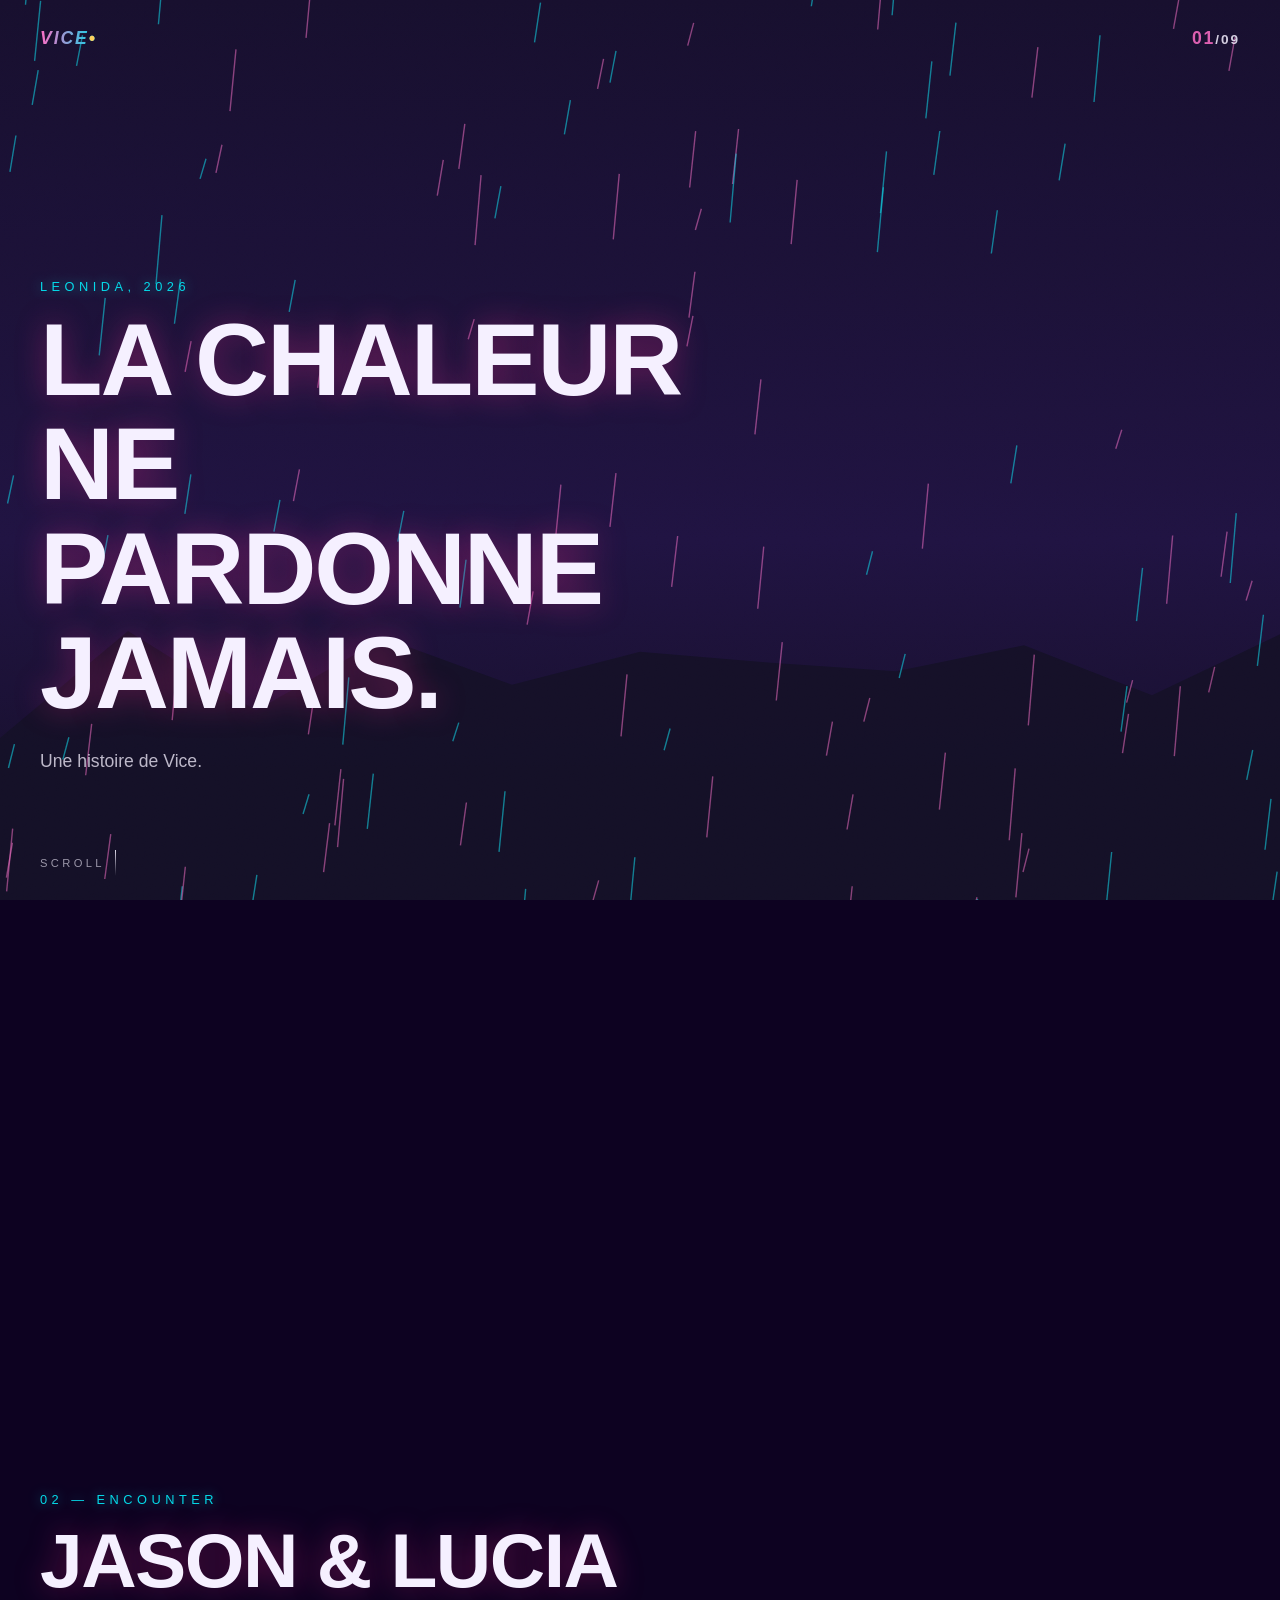
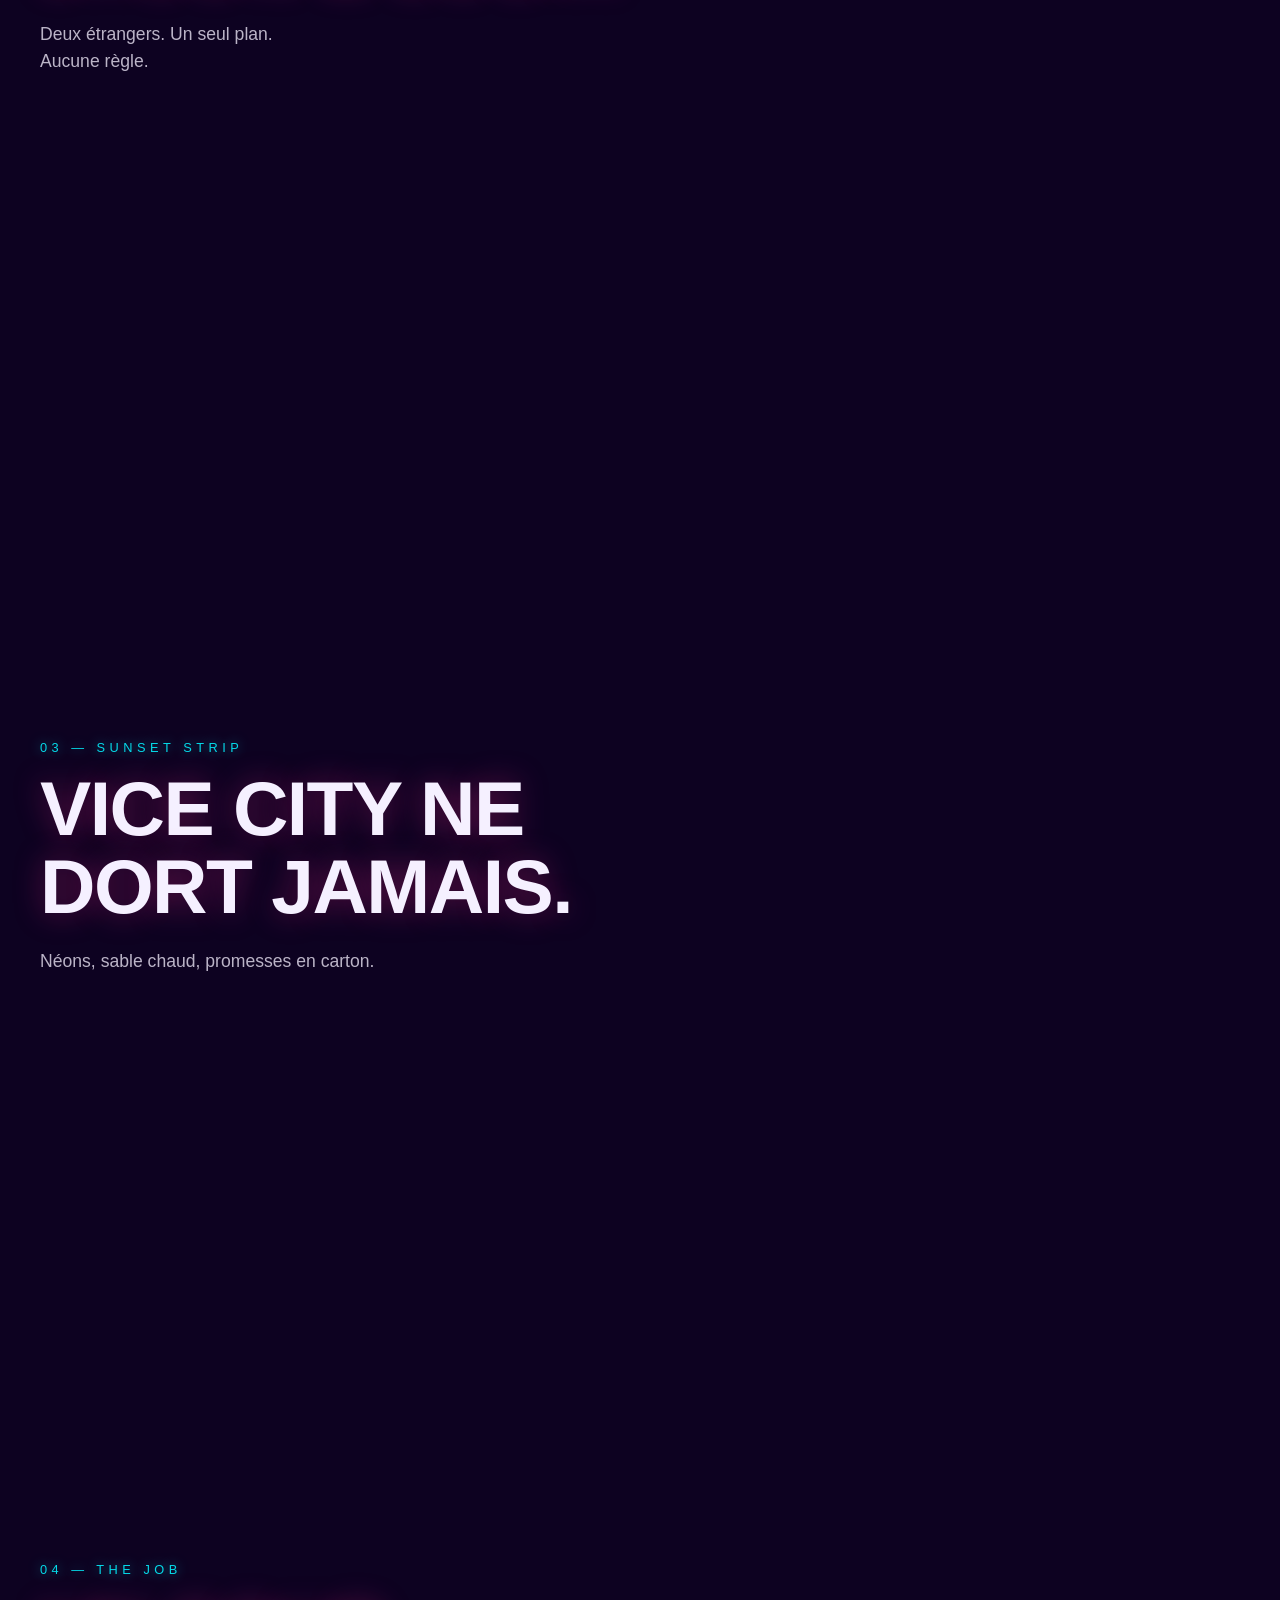
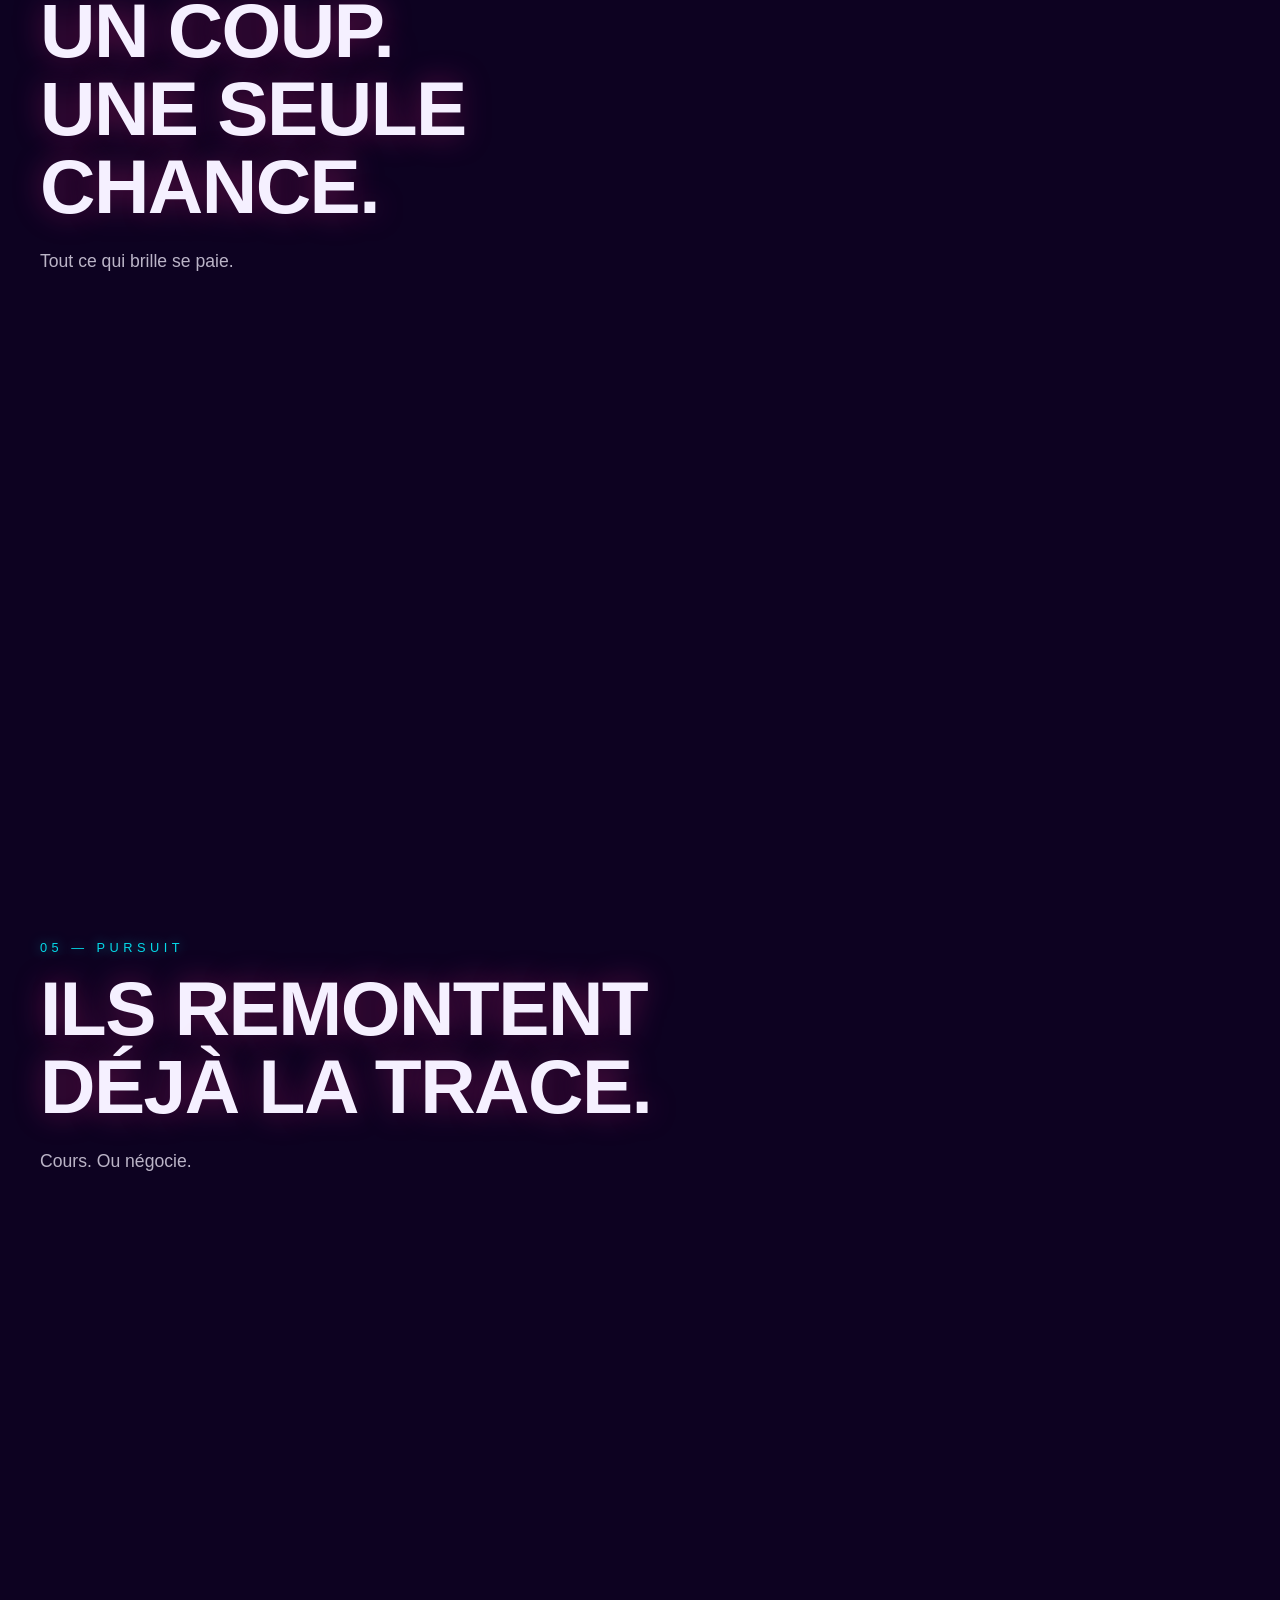
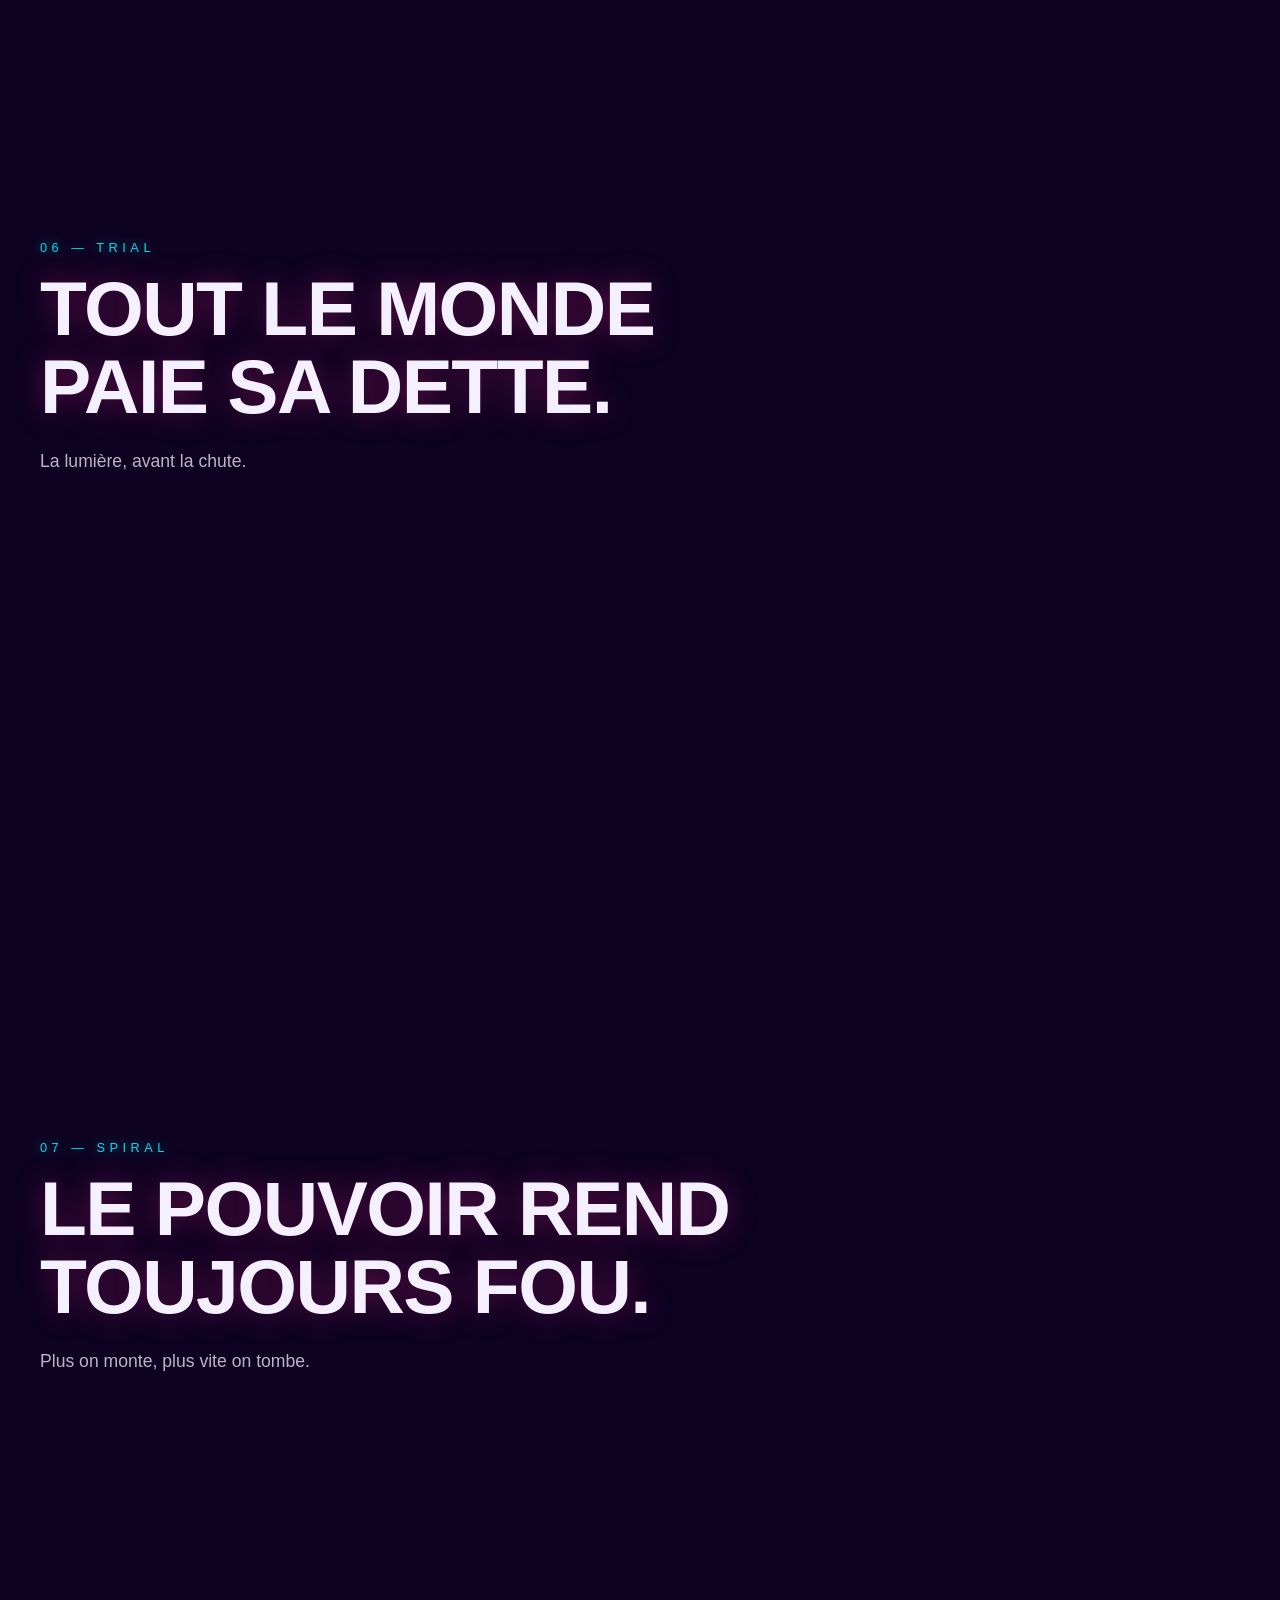
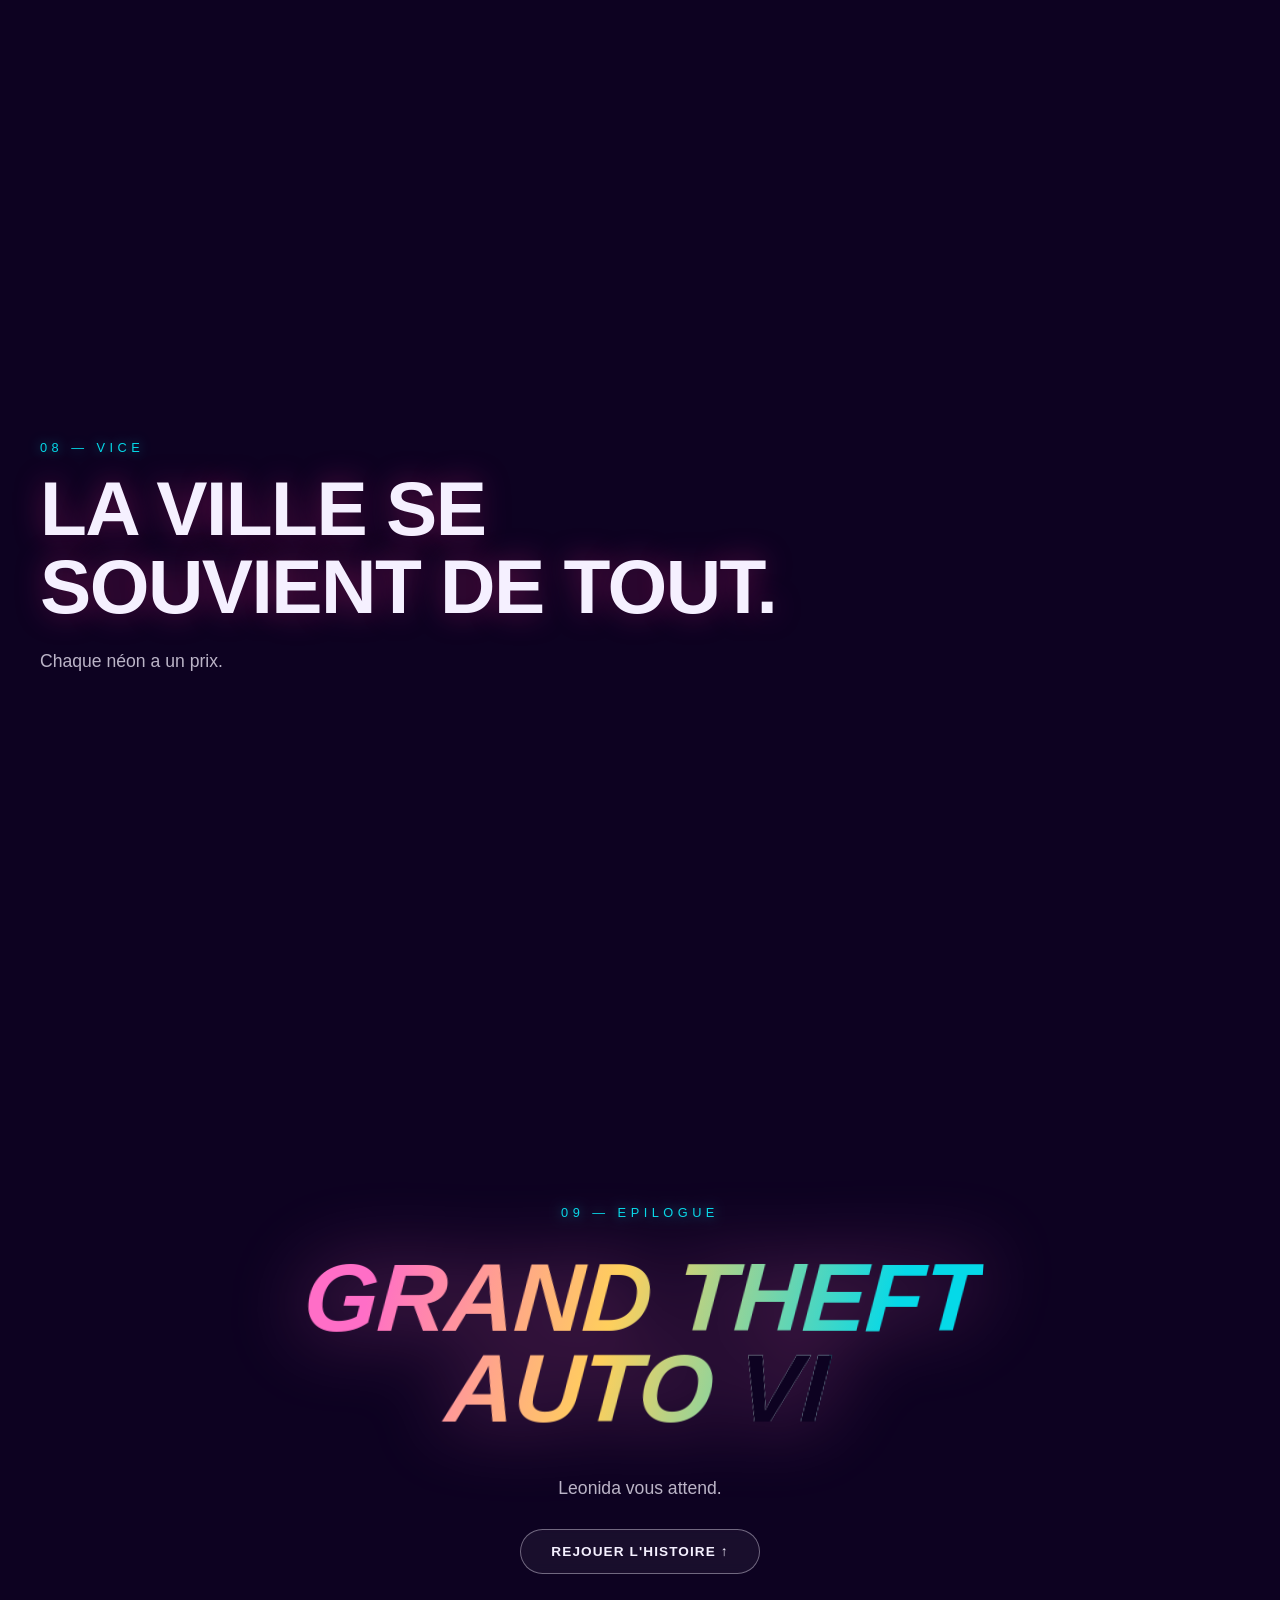
==== gta6_experience/index.html @ 166573ba "feat: site scrollytelling thème GTA VI / Vice City Page unique en 9 chapitres animés (canvas) avec c" ====
<!DOCTYPE html>
<html lang="fr">
<head>
<meta charset="UTF-8">
<meta name="viewport" content="width=device-width, initial-scale=1.0">
<title>LEONIDA — Une histoire de Vice</title>
<link rel="icon" href="data:image/svg+xml,%3Csvg xmlns='http://www.w3.org/2000/svg' viewBox='0 0 100 100'%3E%3Crect width='100' height='100' rx='20' fill='%230d0221'/%3E%3Ctext x='50' y='68' font-size='60' text-anchor='middle' fill='%23ff2e93'%3EV%3C/text%3E%3C/svg%3E">
<link rel="stylesheet" href="style.css">
</head>
<body>

<canvas id="bg"></canvas>

<div class="grain"></div>

<header class="hud">
  <span class="hud-brand">VICE<span class="dot">•</span></span>
  <span class="hud-counter"><span id="chapNum">01</span>/09</span>
</header>

<main id="scenes">

  <section class="scene" data-scene="rain" data-title="PROLOGUE">
    <div class="scene-inner">
      <p class="eyebrow">LEONIDA, 2026</p>
      <h1 class="title big">La chaleur ne<br>pardonne jamais.</h1>
      <p class="sub">Une histoire de Vice.</p>
    </div>
  </section>

  <section class="scene" data-scene="dots" data-title="ENCOUNTER">
    <div class="scene-inner">
      <p class="eyebrow">02 — ENCOUNTER</p>
      <h1 class="title">Jason &amp; Lucia</h1>
      <p class="sub">Deux étrangers. Un seul plan.<br>Aucune règle.</p>
    </div>
  </section>

  <section class="scene" data-scene="palms" data-title="SUNSET STRIP">
    <div class="scene-inner">
      <p class="eyebrow">03 — SUNSET STRIP</p>
      <h1 class="title">Vice City ne<br>dort jamais.</h1>
      <p class="sub">Néons, sable chaud, promesses en carton.</p>
    </div>
  </section>

  <section class="scene" data-scene="grid" data-title="THE JOB">
    <div class="scene-inner">
      <p class="eyebrow">04 — THE JOB</p>
      <h1 class="title">Un coup.<br>Une seule chance.</h1>
      <p class="sub">Tout ce qui brille se paie.</p>
    </div>
  </section>

  <section class="scene" data-scene="pursuit" data-title="PURSUIT">
    <div class="scene-inner">
      <p class="eyebrow">05 — PURSUIT</p>
      <h1 class="title">Ils remontent<br>déjà la trace.</h1>
      <p class="sub">Cours. Ou négocie.</p>
    </div>
  </section>

  <section class="scene" data-scene="cellbars" data-title="TRIAL">
    <div class="scene-inner">
      <p class="eyebrow">06 — TRIAL</p>
      <h1 class="title">Tout le monde<br>paie sa dette.</h1>
      <p class="sub">La lumière, avant la chute.</p>
    </div>
  </section>

  <section class="scene" data-scene="spiral" data-title="SPIRAL">
    <div class="scene-inner">
      <p class="eyebrow">07 — SPIRAL</p>
      <h1 class="title">Le pouvoir rend<br>toujours fou.</h1>
      <p class="sub">Plus on monte, plus vite on tombe.</p>
    </div>
  </section>

  <section class="scene" data-scene="skyline" data-title="VICE">
    <div class="scene-inner">
      <p class="eyebrow">08 — VICE</p>
      <h1 class="title">La ville se<br>souvient de tout.</h1>
      <p class="sub">Chaque néon a un prix.</p>
    </div>
  </section>

  <section class="scene" data-scene="logo" data-title="EPILOGUE">
    <div class="scene-inner center">
      <p class="eyebrow">09 — EPILOGUE</p>
      <h1 class="logo-title">GRAND THEFT<br>AUTO <span class="six">VI</span></h1>
      <p class="sub">Leonida vous attend.</p>
      <button class="cta" id="restart">REJOUER L'HISTOIRE ↑</button>
    </div>
  </section>

</main>

<div class="scroll-hint"><span>SCROLL</span><i></i></div>

<script src="script.js"></script>
</body>
</html>
---- gta6_experience/style.css ----
:root {
  --pink: #ff2e93;
  --hot-pink: #ff6ec7;
  --cyan: #05d9e8;
  --teal: #00fff0;
  --orange: #ff9036;
  --gold: #ffcf5c;
  --purple: #7b2ff7;
  --navy: #0d0221;
  --ink: #f5f0ff;
}

* { margin: 0; padding: 0; box-sizing: border-box; }

html, body {
  background: var(--navy);
  color: var(--ink);
  font-family: -apple-system, "Segoe UI", "Helvetica Neue", Arial, sans-serif;
  overflow-x: hidden;
  scroll-behavior: smooth;
}

#bg {
  position: fixed;
  inset: 0;
  width: 100%;
  height: 100%;
  z-index: 0;
  transition: opacity .5s ease;
}

.grain {
  position: fixed;
  inset: 0;
  z-index: 1;
  pointer-events: none;
  opacity: .05;
  mix-blend-mode: overlay;
  background-image: url("data:image/svg+xml,%3Csvg xmlns='http://www.w3.org/2000/svg' width='120' height='120'%3E%3Cfilter id='n'%3E%3CfeTurbulence type='fractalNoise' baseFrequency='0.9' numOctaves='2' stitchTiles='stitch'/%3E%3C/filter%3E%3Crect width='100%25' height='100%25' filter='url(%23n)'/%3E%3C/svg%3E");
}

.hud {
  position: fixed;
  top: 0; left: 0; right: 0;
  z-index: 10;
  display: flex;
  justify-content: space-between;
  align-items: center;
  padding: 28px 40px;
  pointer-events: none;
  font-weight: 800;
  letter-spacing: .12em;
}

.hud-brand {
  font-size: 1.1rem;
  font-style: italic;
  background: linear-gradient(90deg, var(--hot-pink), var(--cyan));
  -webkit-background-clip: text;
  background-clip: text;
  color: transparent;
}
.hud-brand .dot { color: var(--gold); -webkit-text-fill-color: var(--gold); }

.hud-counter {
  font-size: .85rem;
  opacity: .85;
  font-variant-numeric: tabular-nums;
}
.hud-counter #chapNum {
  color: var(--hot-pink);
  font-size: 1.1rem;
}

#scenes { position: relative; z-index: 2; }

.scene {
  min-height: 100vh;
  display: flex;
  align-items: flex-end;
  padding: 0 40px 14vh;
}

.scene-inner { max-width: 780px; }
.scene-inner.center {
  max-width: 900px;
  margin: 0 auto;
  text-align: center;
  display: flex;
  flex-direction: column;
  align-items: center;
  gap: 18px;
}

.eyebrow {
  font-size: .8rem;
  letter-spacing: .35em;
  text-transform: uppercase;
  color: var(--cyan);
  margin-bottom: 14px;
  text-shadow: 0 0 12px rgba(5,217,232,.6);
}

.title {
  font-size: clamp(2.4rem, 6vw, 5rem);
  font-weight: 900;
  line-height: 1.02;
  letter-spacing: -.02em;
  text-transform: uppercase;
  text-shadow: 0 0 30px rgba(255,46,147,.35);
}

.title.big { font-size: clamp(2.8rem, 8vw, 6.5rem); }

.sub {
  margin-top: 22px;
  font-size: 1.1rem;
  color: rgba(245,240,255,.75);
  line-height: 1.5;
}

.logo-title {
  font-size: clamp(2.6rem, 9vw, 6rem);
  font-weight: 900;
  font-style: italic;
  letter-spacing: -.01em;
  line-height: .95;
  text-transform: uppercase;
  background: linear-gradient(100deg, var(--hot-pink) 10%, var(--gold) 45%, var(--cyan) 85%);
  -webkit-background-clip: text;
  background-clip: text;
  color: transparent;
  filter: drop-shadow(0 0 40px rgba(255,110,199,.45));
  transform: skewX(-4deg);
}
.logo-title .six {
  -webkit-text-fill-color: var(--navy);
  color: var(--navy);
  background: var(--ink);
  -webkit-background-clip: text;
  background-clip: text;
}

.cta {
  margin-top: 10px;
  padding: 14px 30px;
  border-radius: 999px;
  border: 1px solid rgba(245,240,255,.4);
  background: rgba(255,255,255,.05);
  color: var(--ink);
  font-weight: 700;
  letter-spacing: .08em;
  font-size: .85rem;
  cursor: pointer;
  backdrop-filter: blur(6px);
  transition: all .25s ease;
}
.cta:hover {
  background: linear-gradient(90deg, var(--pink), var(--cyan));
  border-color: transparent;
  box-shadow: 0 0 30px rgba(255,46,147,.5);
}

.scroll-hint {
  position: fixed;
  bottom: 24px;
  left: 40px;
  z-index: 10;
  display: flex;
  align-items: center;
  gap: 10px;
  font-size: .7rem;
  letter-spacing: .3em;
  color: rgba(245,240,255,.6);
  pointer-events: none;
  transition: opacity .4s ease;
}
.scroll-hint i {
  display: block;
  width: 1px;
  height: 26px;
  background: linear-gradient(rgba(245,240,255,.9), transparent);
  animation: scrollpulse 1.6s ease-in-out infinite;
}
@keyframes scrollpulse {
  0% { transform: translateY(-4px); opacity: 0; }
  40% { opacity: 1; }
  100% { transform: translateY(14px); opacity: 0; }
}
.scroll-hint.hide { opacity: 0; }

@media (max-width: 640px) {
  .hud { padding: 20px 22px; }
  .scene { padding: 0 22px 10vh; }
  .scroll-hint { left: 22px; }
}
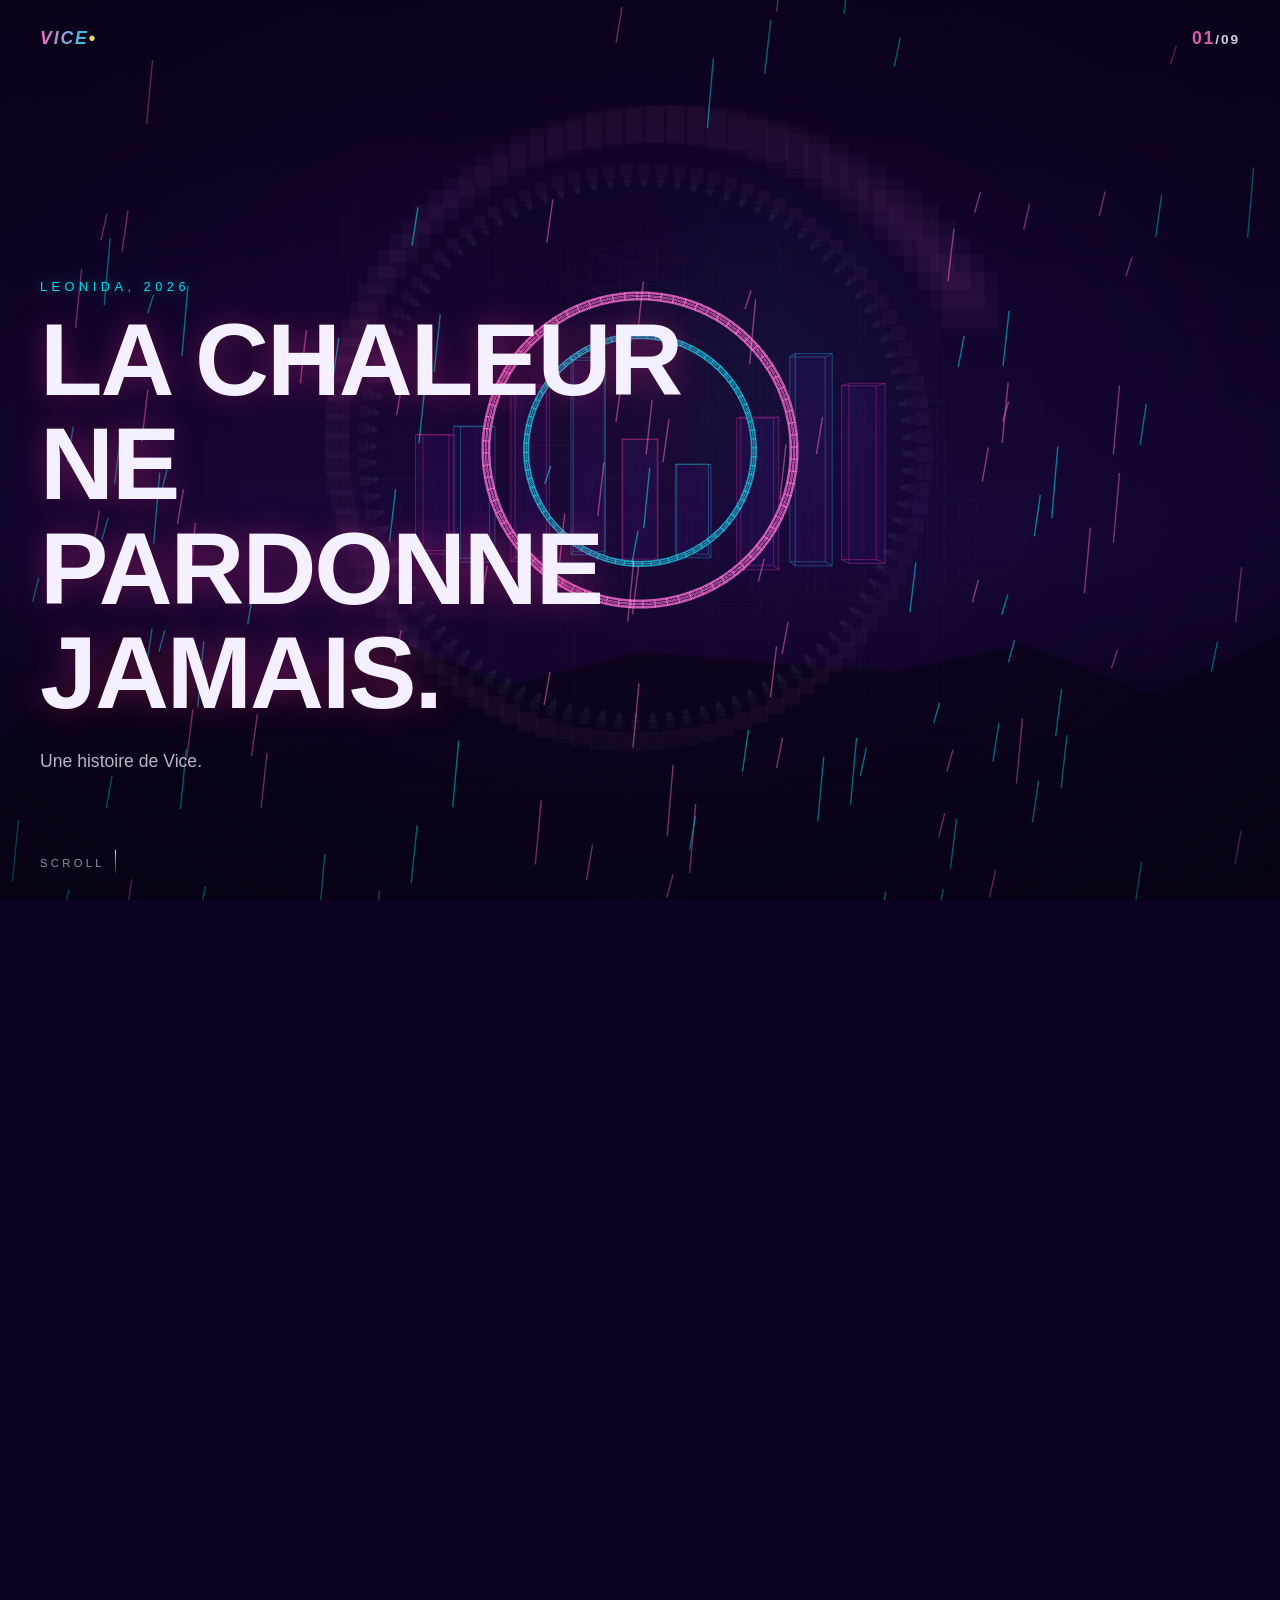
==== commit 055fd088: "feat: ajoute une couche 3D (Three.js) au site GTA VI Chaque chapitre gagne un objet 3D en néon (port" ====
--- a/gta6_experience/index.html
+++ b/gta6_experience/index.html
@@ -10,8 +10,10 @@
 <body>
 
 <canvas id="bg"></canvas>
+<canvas id="bg3d"></canvas>
 
 <div class="grain"></div>
+<div class="vignette"></div>
 
 <header class="hud">
   <span class="hud-brand">VICE<span class="dot">•</span></span>
@@ -97,6 +99,7 @@
 
 <div class="scroll-hint"><span>SCROLL</span><i></i></div>
 
-<script src="script.js"></script>
+<script type="module" src="three-scene.js"></script>
+<script src="script.js" defer></script>
 </body>
 </html>
--- a/gta6_experience/style.css
+++ b/gta6_experience/style.css
@@ -29,14 +29,32 @@
   transition: opacity .5s ease;
 }
 
+#bg3d {
+  position: fixed;
+  inset: 0;
+  width: 100%;
+  height: 100%;
+  z-index: 1;
+  mix-blend-mode: screen;
+  pointer-events: none;
+}
+
 .grain {
   position: fixed;
   inset: 0;
-  z-index: 1;
+  z-index: 2;
   pointer-events: none;
   opacity: .05;
   mix-blend-mode: overlay;
   background-image: url("data:image/svg+xml,%3Csvg xmlns='http://www.w3.org/2000/svg' width='120' height='120'%3E%3Cfilter id='n'%3E%3CfeTurbulence type='fractalNoise' baseFrequency='0.9' numOctaves='2' stitchTiles='stitch'/%3E%3C/filter%3E%3Crect width='100%25' height='100%25' filter='url(%23n)'/%3E%3C/svg%3E");
+}
+
+.vignette {
+  position: fixed;
+  inset: 0;
+  z-index: 2;
+  pointer-events: none;
+  background: radial-gradient(ellipse at center, rgba(0,0,0,0) 45%, rgba(5,1,15,.55) 100%);
 }
 
 .hud {
@@ -72,16 +90,27 @@
   font-size: 1.1rem;
 }
 
-#scenes { position: relative; z-index: 2; }
+#scenes { position: relative; z-index: 3; }
 
 .scene {
   min-height: 100vh;
   display: flex;
   align-items: flex-end;
   padding: 0 40px 14vh;
-}
-
-.scene-inner { max-width: 780px; }
+  perspective: 1000px;
+}
+
+.scene-inner {
+  max-width: 780px;
+  transform: rotateX(var(--tiltY, 0deg)) rotateY(var(--tiltX, 0deg));
+  transform-style: preserve-3d;
+  transition: transform .15s ease-out, opacity .7s ease, filter .7s ease;
+  opacity: 0;
+  filter: blur(6px);
+  will-change: transform, opacity;
+}
+.scene-inner.in-view { opacity: 1; filter: blur(0); }
+
 .scene-inner.center {
   max-width: 900px;
   margin: 0 auto;
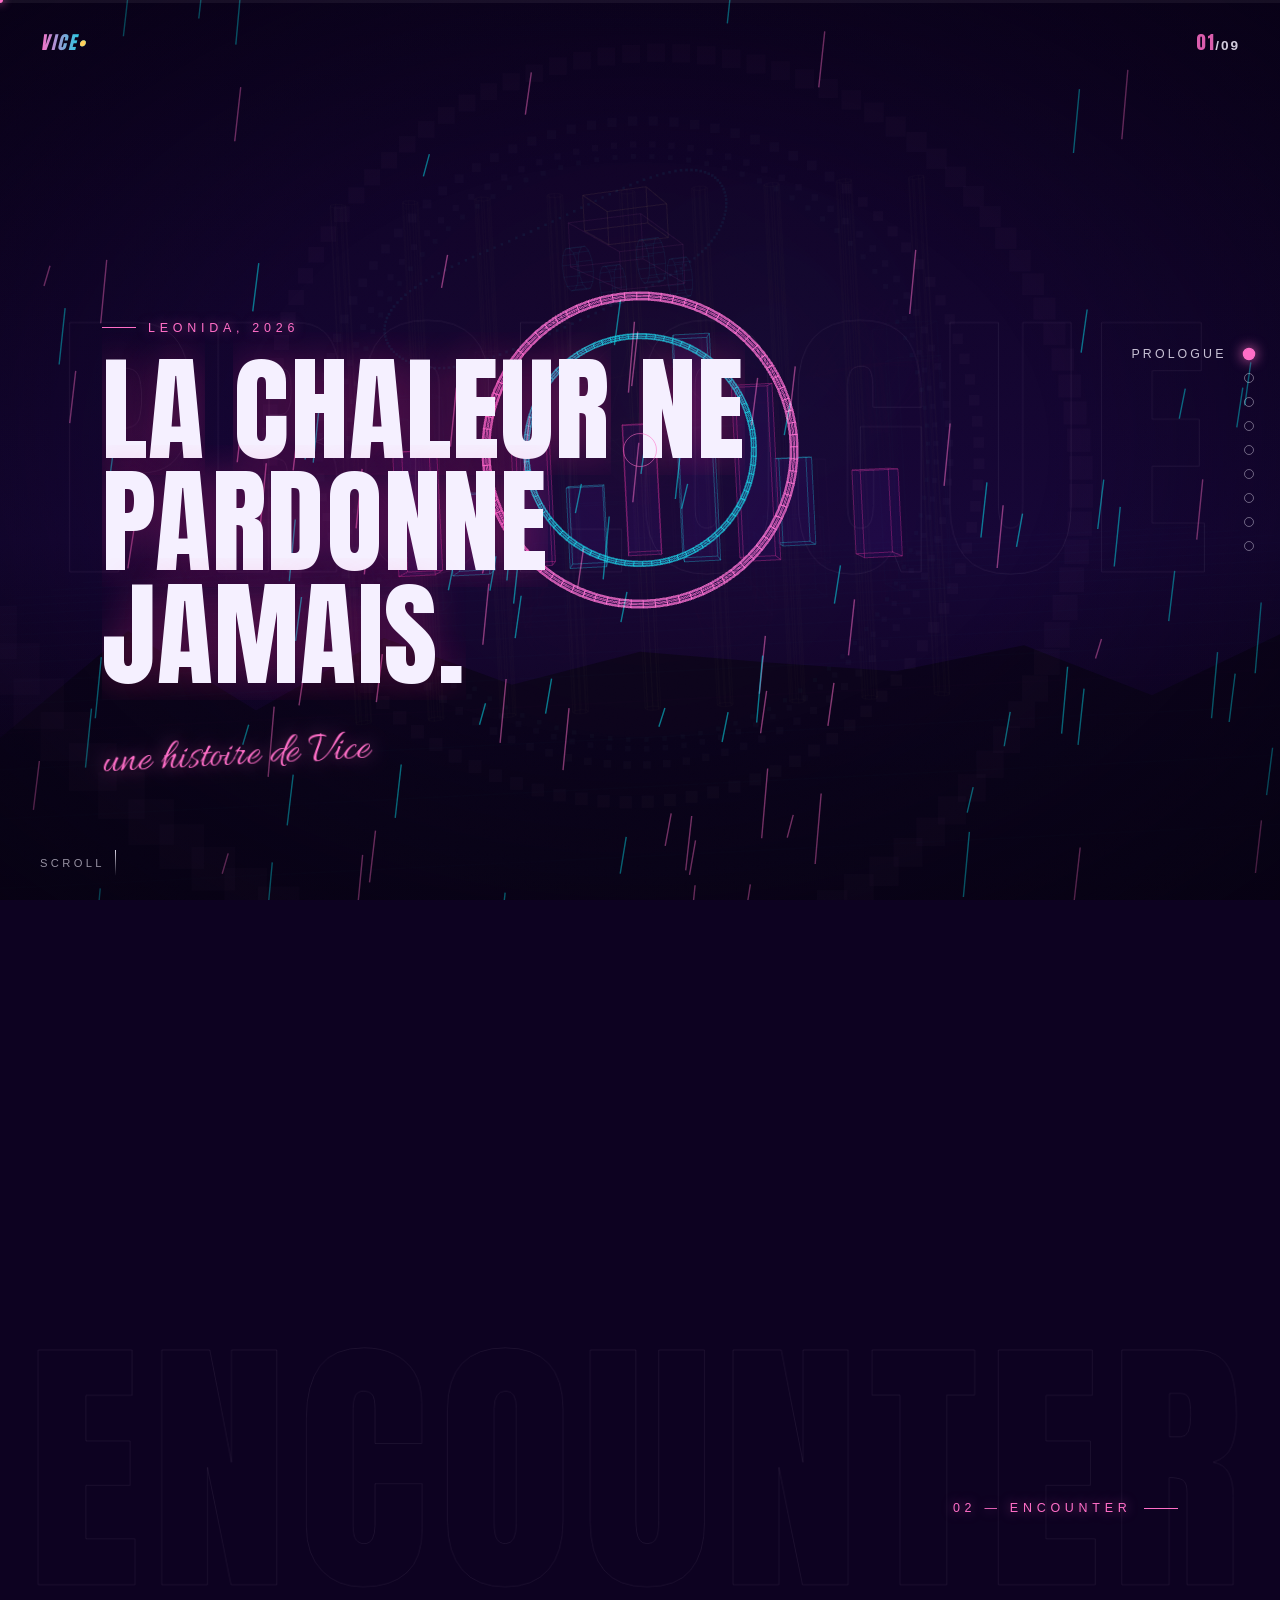
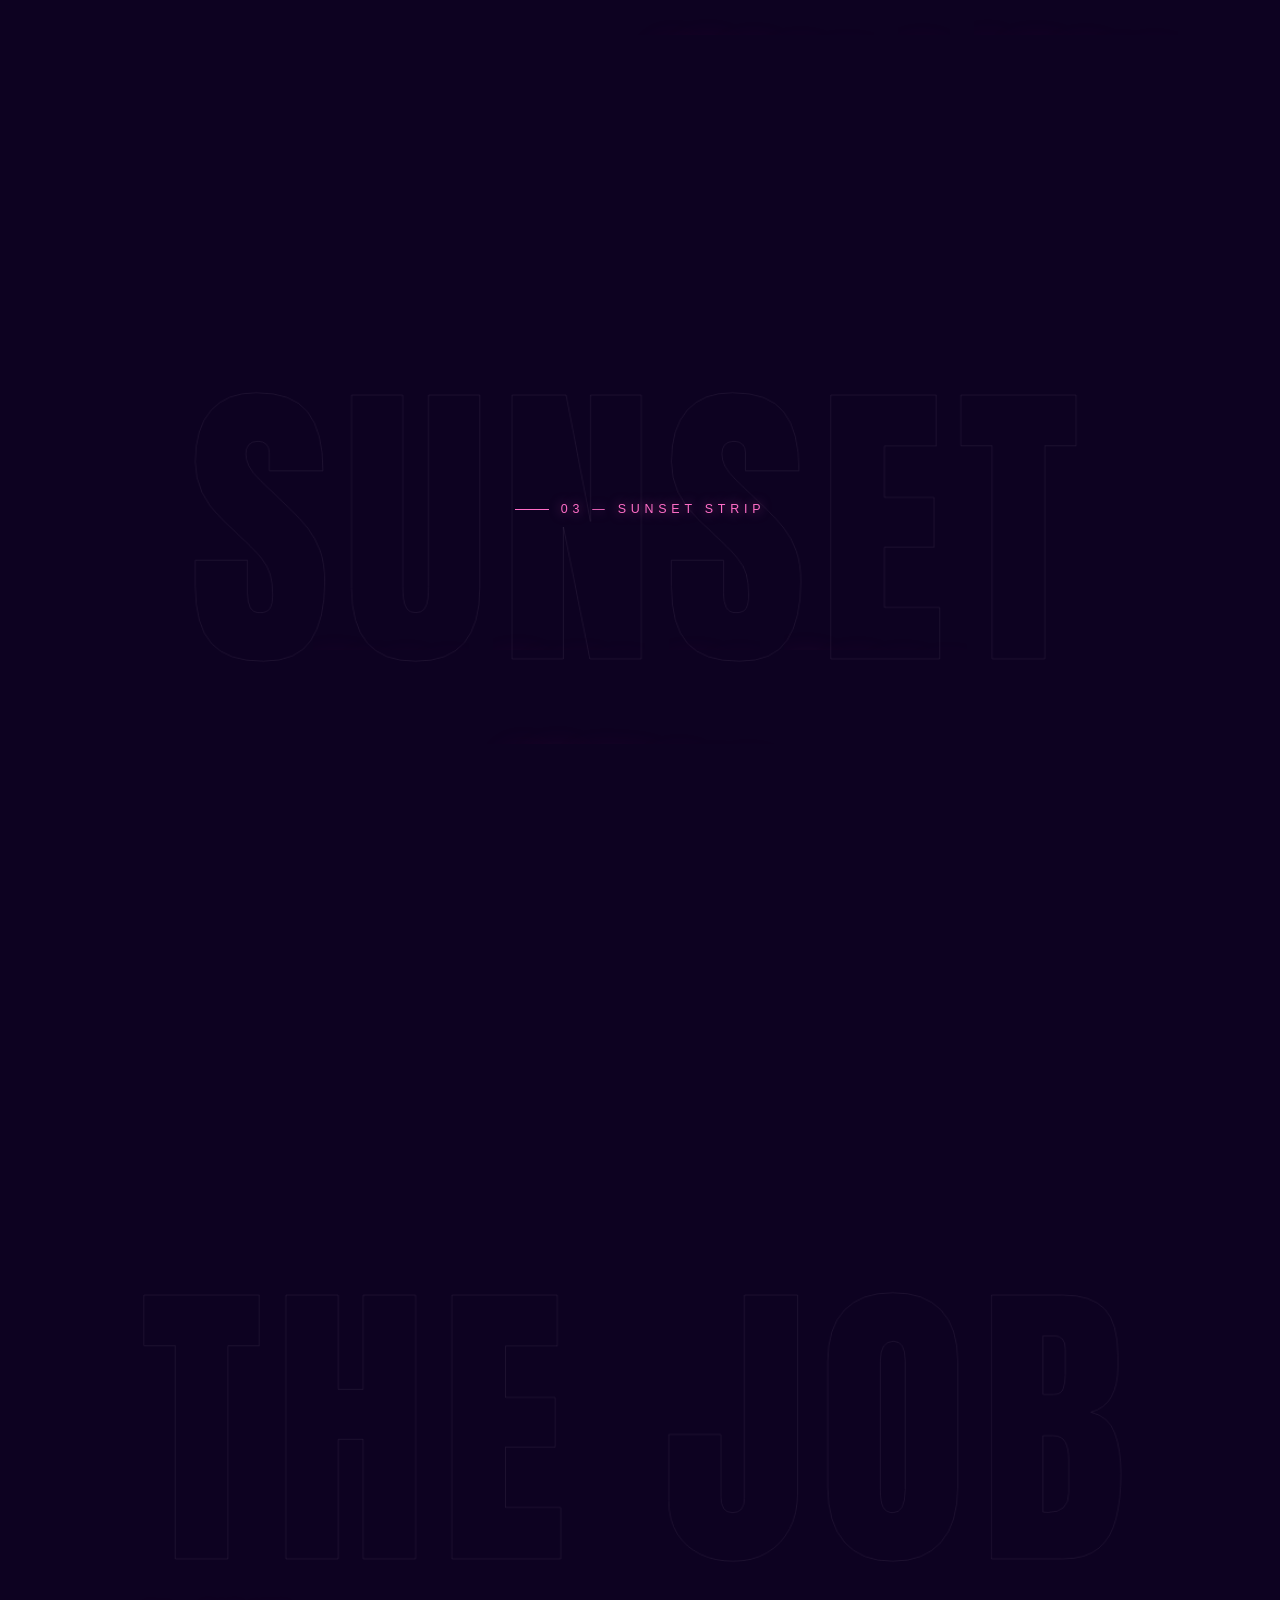
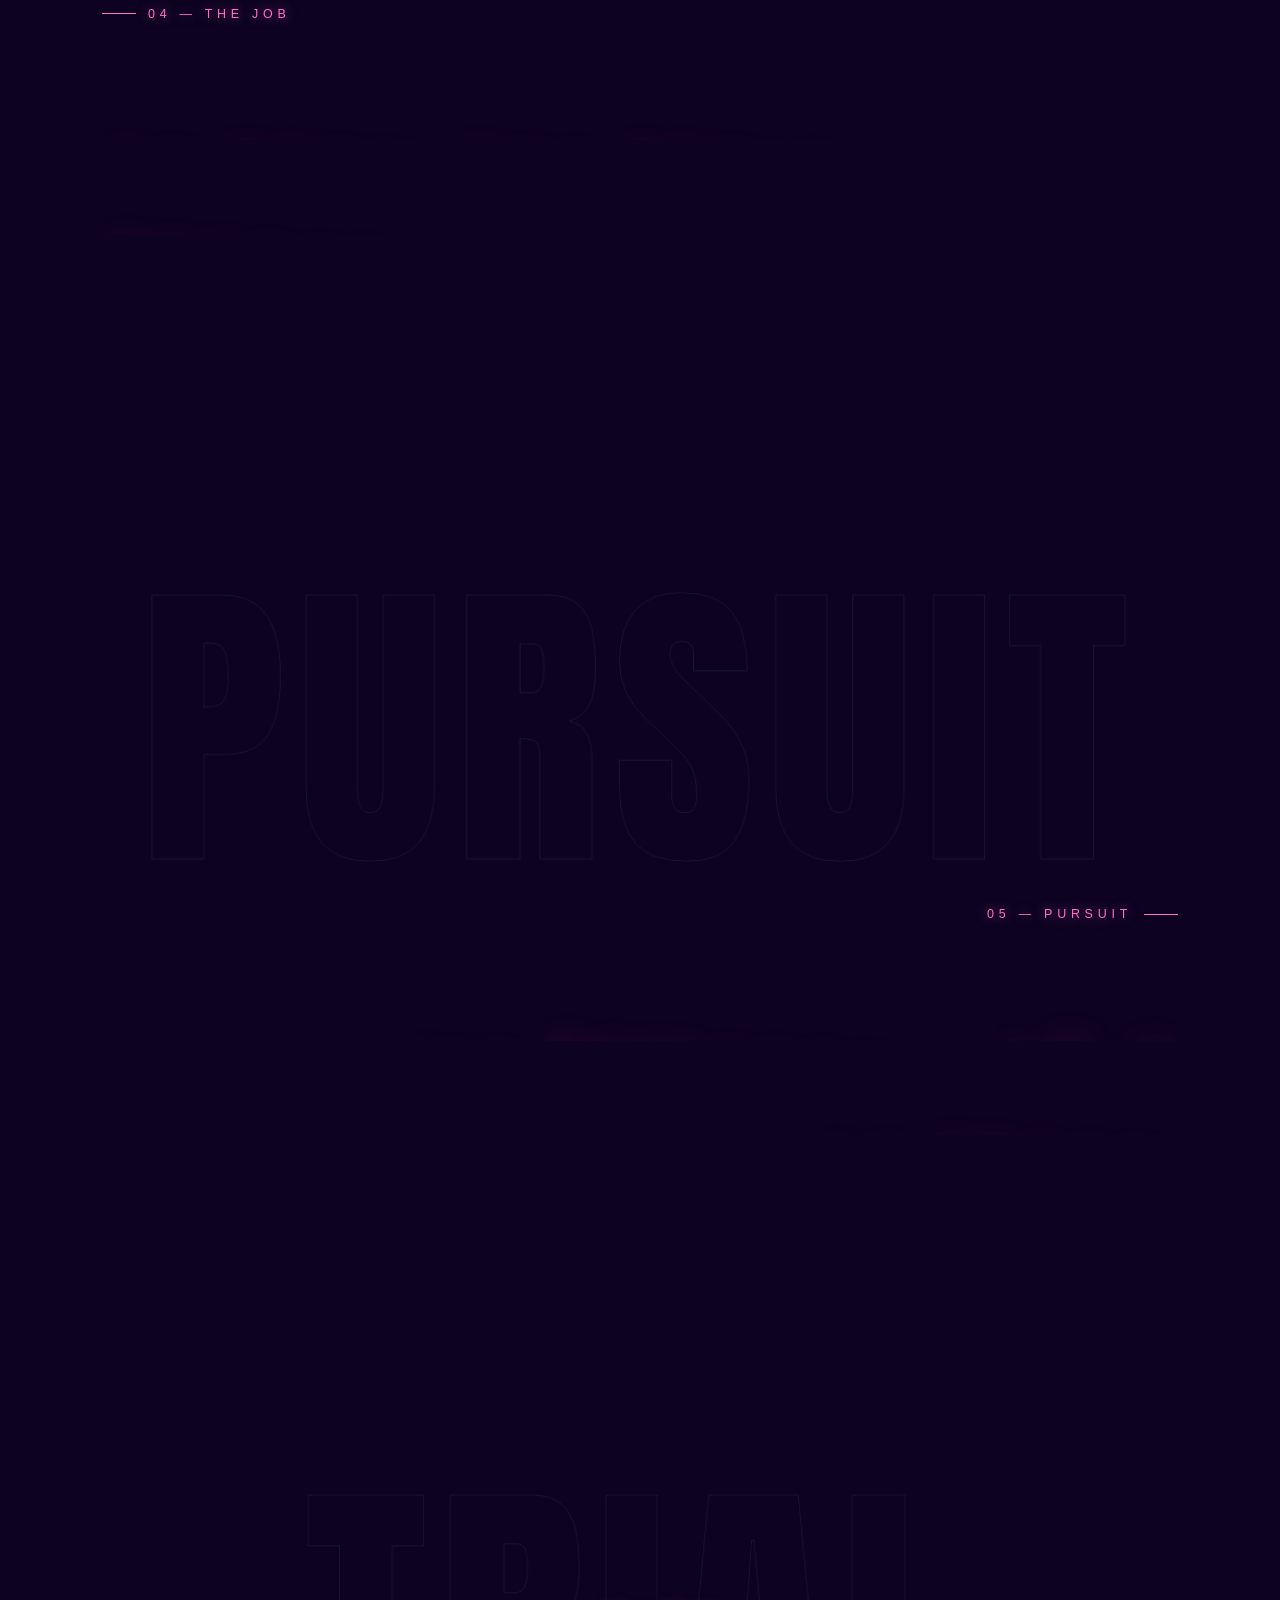
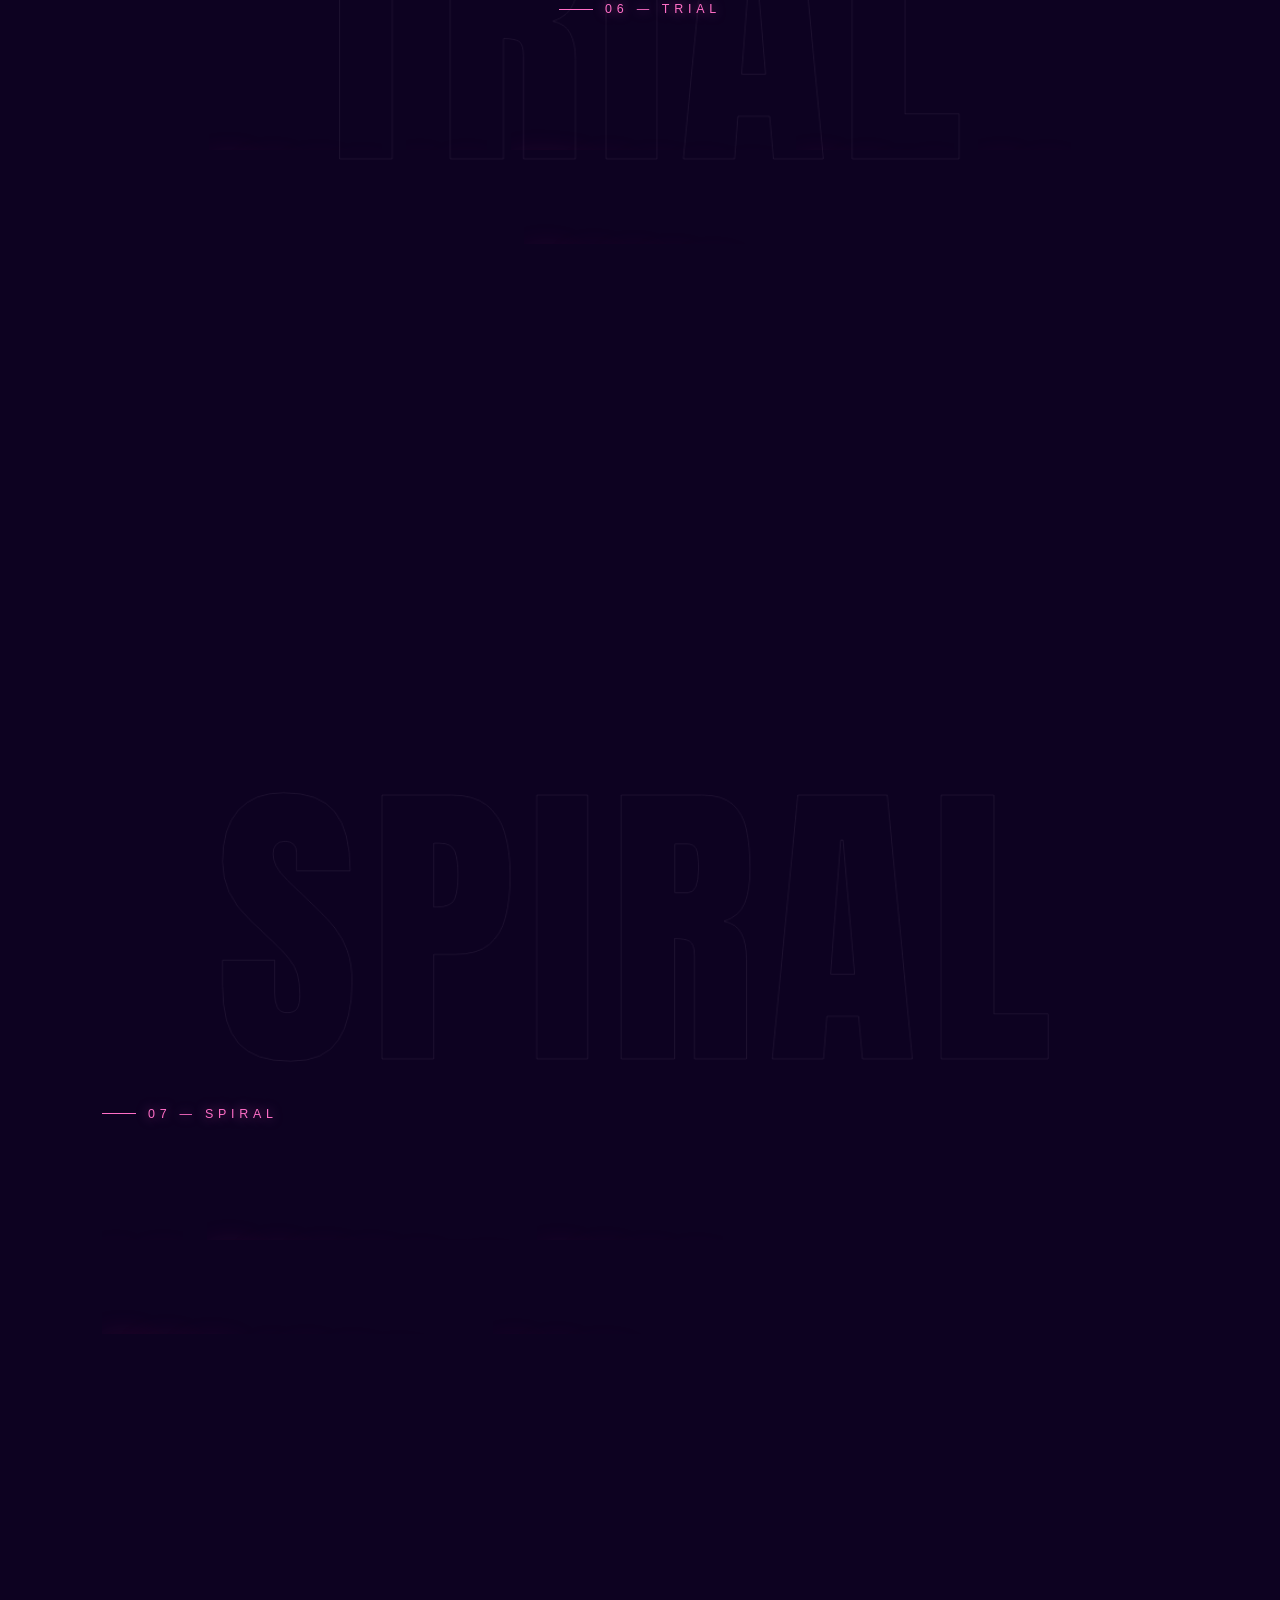
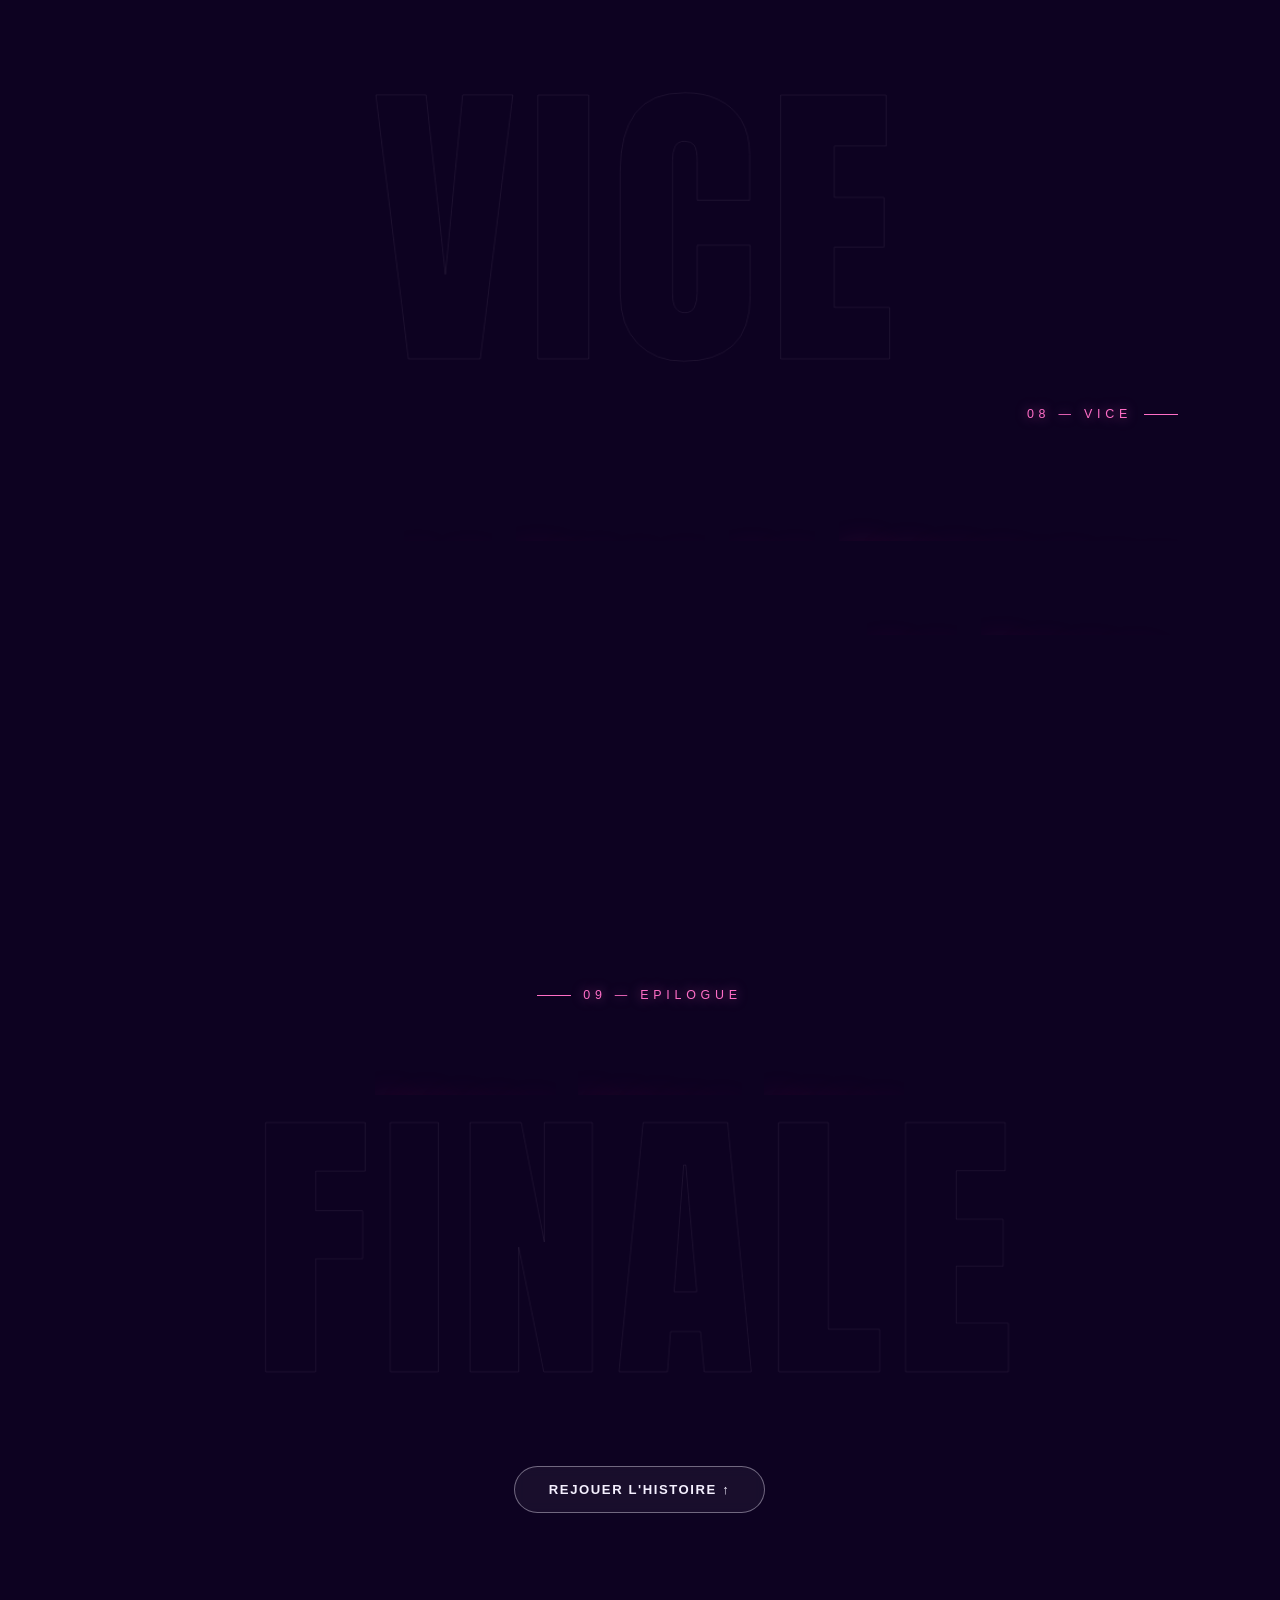
==== commit daf18dee: "feat: refonte esthétique inspirée du branding officiel GTA VI Recherche préalable sur le site offici" ====
--- a/gta6_experience/index.html
+++ b/gta6_experience/index.html
@@ -5,9 +5,19 @@
 <meta name="viewport" content="width=device-width, initial-scale=1.0">
 <title>LEONIDA — Une histoire de Vice</title>
 <link rel="icon" href="data:image/svg+xml,%3Csvg xmlns='http://www.w3.org/2000/svg' viewBox='0 0 100 100'%3E%3Crect width='100' height='100' rx='20' fill='%230d0221'/%3E%3Ctext x='50' y='68' font-size='60' text-anchor='middle' fill='%23ff2e93'%3EV%3C/text%3E%3C/svg%3E">
+<link rel="preload" href="vendor/fonts/anton-latin.woff2" as="font" type="font/woff2" crossorigin>
+<link rel="preload" href="vendor/fonts/allura-latin.woff2" as="font" type="font/woff2" crossorigin>
 <link rel="stylesheet" href="style.css">
 </head>
 <body>
+
+<div class="loader" id="loader">
+  <p class="loader-script">une histoire de</p>
+  <p class="loader-word">VICE</p>
+  <div class="loader-bar"><i></i></div>
+</div>
+
+<div class="progress"><i id="progressBar"></i></div>
 
 <canvas id="bg"></canvas>
 <canvas id="bg3d"></canvas>
@@ -15,83 +25,137 @@
 <div class="grain"></div>
 <div class="vignette"></div>
 
+<div class="cursor" id="cursorDot"></div>
+<div class="cursor-ring" id="cursorRing"></div>
+
 <header class="hud">
   <span class="hud-brand">VICE<span class="dot">•</span></span>
   <span class="hud-counter"><span id="chapNum">01</span>/09</span>
 </header>
 
+<nav class="chapnav" id="chapnav" aria-label="Chapitres"></nav>
+
 <main id="scenes">
 
-  <section class="scene" data-scene="rain" data-title="PROLOGUE">
+  <section class="scene" data-scene="rain" data-accent="#ff6ec7" data-word="PROLOGUE">
+    <span class="bgword" aria-hidden="true">PROLOGUE</span>
     <div class="scene-inner">
-      <p class="eyebrow">LEONIDA, 2026</p>
-      <h1 class="title big">La chaleur ne<br>pardonne jamais.</h1>
-      <p class="sub">Une histoire de Vice.</p>
+      <p class="eyebrow">Leonida, 2026</p>
+      <h1 class="title big">La chaleur ne pardonne jamais.</h1>
+      <p class="sub script">une histoire de Vice</p>
     </div>
   </section>
 
-  <section class="scene" data-scene="dots" data-title="ENCOUNTER">
+  <section class="scene align-right" data-scene="dots" data-accent="#c9a2ff" data-word="ENCOUNTER">
+    <span class="bgword" aria-hidden="true">ENCOUNTER</span>
     <div class="scene-inner">
-      <p class="eyebrow">02 — ENCOUNTER</p>
+      <p class="eyebrow">02 — Encounter</p>
       <h1 class="title">Jason &amp; Lucia</h1>
-      <p class="sub">Deux étrangers. Un seul plan.<br>Aucune règle.</p>
+      <p class="sub">Deux étrangers. Un seul plan. Aucune règle.</p>
     </div>
   </section>
 
-  <section class="scene" data-scene="palms" data-title="SUNSET STRIP">
-    <div class="scene-inner">
-      <p class="eyebrow">03 — SUNSET STRIP</p>
-      <h1 class="title">Vice City ne<br>dort jamais.</h1>
+  <section class="scene align-center" data-scene="palms" data-accent="#ffcf5c" data-word="SUNSET">
+    <span class="bgword" aria-hidden="true">SUNSET</span>
+    <div class="scene-inner center">
+      <p class="eyebrow">03 — Sunset Strip</p>
+      <h1 class="title">Vice City ne dort jamais.</h1>
       <p class="sub">Néons, sable chaud, promesses en carton.</p>
     </div>
   </section>
 
-  <section class="scene" data-scene="grid" data-title="THE JOB">
+  <section class="scene" data-scene="grid" data-accent="#05d9e8" data-word="THE JOB">
+    <span class="bgword" aria-hidden="true">THE&nbsp;JOB</span>
     <div class="scene-inner">
-      <p class="eyebrow">04 — THE JOB</p>
-      <h1 class="title">Un coup.<br>Une seule chance.</h1>
+      <p class="eyebrow">04 — The Job</p>
+      <h1 class="title">Un coup. Une seule chance.</h1>
       <p class="sub">Tout ce qui brille se paie.</p>
     </div>
   </section>
 
-  <section class="scene" data-scene="pursuit" data-title="PURSUIT">
+  <section class="scene align-right" data-scene="pursuit" data-accent="#ff4d6a" data-word="PURSUIT">
+    <span class="bgword" aria-hidden="true">PURSUIT</span>
     <div class="scene-inner">
-      <p class="eyebrow">05 — PURSUIT</p>
-      <h1 class="title">Ils remontent<br>déjà la trace.</h1>
+      <p class="eyebrow">05 — Pursuit</p>
+      <h1 class="title">Ils remontent déjà la trace.</h1>
       <p class="sub">Cours. Ou négocie.</p>
     </div>
   </section>
 
-  <section class="scene" data-scene="cellbars" data-title="TRIAL">
-    <div class="scene-inner">
-      <p class="eyebrow">06 — TRIAL</p>
-      <h1 class="title">Tout le monde<br>paie sa dette.</h1>
+  <section class="scene align-center" data-scene="cellbars" data-accent="#ff9036" data-word="TRIAL">
+    <span class="bgword" aria-hidden="true">TRIAL</span>
+    <div class="scene-inner center">
+      <p class="eyebrow">06 — Trial</p>
+      <h1 class="title">Tout le monde paie sa dette.</h1>
       <p class="sub">La lumière, avant la chute.</p>
     </div>
   </section>
 
-  <section class="scene" data-scene="spiral" data-title="SPIRAL">
+  <section class="scene" data-scene="spiral" data-accent="#b96bff" data-word="SPIRAL">
+    <span class="bgword" aria-hidden="true">SPIRAL</span>
     <div class="scene-inner">
-      <p class="eyebrow">07 — SPIRAL</p>
-      <h1 class="title">Le pouvoir rend<br>toujours fou.</h1>
+      <p class="eyebrow">07 — Spiral</p>
+      <h1 class="title">Le pouvoir rend toujours fou.</h1>
       <p class="sub">Plus on monte, plus vite on tombe.</p>
     </div>
   </section>
 
-  <section class="scene" data-scene="skyline" data-title="VICE">
+  <section class="scene align-right" data-scene="skyline" data-accent="#6ee7ff" data-word="VICE">
+    <span class="bgword" aria-hidden="true">VICE</span>
     <div class="scene-inner">
-      <p class="eyebrow">08 — VICE</p>
-      <h1 class="title">La ville se<br>souvient de tout.</h1>
+      <p class="eyebrow">08 — Vice</p>
+      <h1 class="title">La ville se souvient de tout.</h1>
       <p class="sub">Chaque néon a un prix.</p>
     </div>
   </section>
 
-  <section class="scene" data-scene="logo" data-title="EPILOGUE">
+  <section class="scene align-center" data-scene="logo" data-accent="#ff6ec7" data-word="FINALE">
+    <span class="bgword" aria-hidden="true">FINALE</span>
     <div class="scene-inner center">
-      <p class="eyebrow">09 — EPILOGUE</p>
-      <h1 class="logo-title">GRAND THEFT<br>AUTO <span class="six">VI</span></h1>
-      <p class="sub">Leonida vous attend.</p>
-      <button class="cta" id="restart">REJOUER L'HISTOIRE ↑</button>
+      <p class="eyebrow">09 — Epilogue</p>
+      <h1 class="title logo-line">Grand Theft Auto</h1>
+
+      <svg class="vi-logo" viewBox="0 0 460 260" aria-label="VI">
+        <defs>
+          <linearGradient id="viGrad" x1="0" y1="0" x2="0.2" y2="1">
+            <stop offset="0" stop-color="#ffcf5c"/>
+            <stop offset="0.38" stop-color="#ff9036"/>
+            <stop offset="0.68" stop-color="#ff2e93"/>
+            <stop offset="1" stop-color="#7b2ff7"/>
+          </linearGradient>
+          <clipPath id="viClip">
+            <text x="230" y="228" text-anchor="middle" class="vi-text">VI</text>
+          </clipPath>
+          <g id="palmShape">
+            <path d="M0,0 Q4,-38 -2,-74" fill="none" stroke="#1c0533" stroke-width="7" stroke-linecap="round"/>
+            <g fill="#1c0533">
+              <ellipse cx="-24" cy="-84" rx="26" ry="7" transform="rotate(-24 -24 -84)"/>
+              <ellipse cx="20" cy="-86" rx="26" ry="7" transform="rotate(22 20 -86)"/>
+              <ellipse cx="-16" cy="-94" rx="24" ry="6.5" transform="rotate(-52 -16 -94)"/>
+              <ellipse cx="12" cy="-96" rx="24" ry="6.5" transform="rotate(50 12 -96)"/>
+              <ellipse cx="-2" cy="-98" rx="22" ry="6" transform="rotate(-88 -2 -98)"/>
+              <ellipse cx="0" cy="-80" rx="24" ry="6.5" transform="rotate(4 0 -80)"/>
+            </g>
+          </g>
+        </defs>
+
+        <g clip-path="url(#viClip)">
+          <rect width="460" height="260" fill="url(#viGrad)"/>
+          <circle cx="230" cy="176" r="64" fill="#ffe9a8" opacity="0.85"/>
+          <g stroke="#1c0533" stroke-width="4" opacity="0.5">
+            <line x1="0" y1="188" x2="460" y2="188"/>
+            <line x1="0" y1="203" x2="460" y2="203"/>
+            <line x1="0" y1="217" x2="460" y2="217"/>
+          </g>
+          <use href="#palmShape" transform="translate(150,232) scale(1.05)"/>
+          <use href="#palmShape" transform="translate(320,236) scale(1.25)"/>
+          <use href="#palmShape" transform="translate(238,238) scale(0.8)"/>
+        </g>
+        <text x="230" y="228" text-anchor="middle" class="vi-text vi-outline">VI</text>
+      </svg>
+
+      <p class="sub script">Leonida vous attend</p>
+      <button class="cta" id="restart">Rejouer l'histoire ↑</button>
     </div>
   </section>
 
--- a/gta6_experience/style.css
+++ b/gta6_experience/style.css
@@ -1,3 +1,16 @@
+@font-face {
+  font-family: 'Anton';
+  src: url('vendor/fonts/anton-latin.woff2') format('woff2');
+  font-weight: 400;
+  font-display: swap;
+}
+@font-face {
+  font-family: 'Allura';
+  src: url('vendor/fonts/allura-latin.woff2') format('woff2');
+  font-weight: 400;
+  font-display: swap;
+}
+
 :root {
   --pink: #ff2e93;
   --hot-pink: #ff6ec7;
@@ -8,6 +21,10 @@
   --purple: #7b2ff7;
   --navy: #0d0221;
   --ink: #f5f0ff;
+  --accent: #ff6ec7;
+  --display: 'Anton', 'Arial Narrow', sans-serif;
+  --script: 'Allura', cursive;
+  --body: -apple-system, "Segoe UI", "Helvetica Neue", Arial, sans-serif;
 }
 
 * { margin: 0; padding: 0; box-sizing: border-box; }
@@ -15,11 +32,85 @@
 html, body {
   background: var(--navy);
   color: var(--ink);
-  font-family: -apple-system, "Segoe UI", "Helvetica Neue", Arial, sans-serif;
+  font-family: var(--body);
   overflow-x: hidden;
   scroll-behavior: smooth;
 }
 
+::selection { background: var(--pink); color: #fff; }
+
+@media (pointer: fine) {
+  body { cursor: none; }
+  a, button { cursor: none; }
+}
+
+/* ---------- loader ---------- */
+.loader {
+  position: fixed;
+  inset: 0;
+  z-index: 100;
+  background: var(--navy);
+  display: flex;
+  flex-direction: column;
+  align-items: center;
+  justify-content: center;
+  gap: 6px;
+  transition: opacity .7s ease, visibility .7s;
+}
+.loader.done { opacity: 0; visibility: hidden; }
+.loader-script {
+  font-family: var(--script);
+  font-size: 2rem;
+  color: var(--hot-pink);
+  transform: rotate(-4deg);
+}
+.loader-word {
+  font-family: var(--display);
+  font-size: clamp(4rem, 16vw, 9rem);
+  letter-spacing: .08em;
+  line-height: 1;
+  background: linear-gradient(160deg, var(--gold) 0%, var(--orange) 35%, var(--pink) 70%, var(--purple) 100%);
+  -webkit-background-clip: text;
+  background-clip: text;
+  color: transparent;
+}
+.loader-bar {
+  margin-top: 30px;
+  width: 130px;
+  height: 2px;
+  background: rgba(245,240,255,.15);
+  overflow: hidden;
+}
+.loader-bar i {
+  display: block;
+  height: 100%;
+  width: 40%;
+  background: linear-gradient(90deg, var(--pink), var(--cyan));
+  animation: loadslide 1s ease-in-out infinite;
+}
+@keyframes loadslide {
+  0% { transform: translateX(-100%); }
+  100% { transform: translateX(350%); }
+}
+
+/* ---------- progress bar ---------- */
+.progress {
+  position: fixed;
+  top: 0; left: 0; right: 0;
+  height: 3px;
+  z-index: 20;
+  background: rgba(245,240,255,.06);
+}
+.progress i {
+  display: block;
+  height: 100%;
+  width: 0;
+  background: linear-gradient(90deg, var(--gold), var(--pink), var(--cyan));
+  box-shadow: 0 0 12px rgba(255,46,147,.7);
+  transition: width .1s linear;
+}
+
+/* ---------- canvases & overlays ---------- */
 #bg {
   position: fixed;
   inset: 0;
@@ -57,6 +148,37 @@
   background: radial-gradient(ellipse at center, rgba(0,0,0,0) 45%, rgba(5,1,15,.55) 100%);
 }
 
+/* ---------- custom cursor ---------- */
+.cursor, .cursor-ring {
+  position: fixed;
+  top: 0; left: 0;
+  z-index: 50;
+  pointer-events: none;
+  border-radius: 50%;
+  transform: translate(-50%, -50%);
+  display: none;
+}
+@media (pointer: fine) {
+  .cursor, .cursor-ring { display: block; }
+}
+.cursor {
+  width: 6px; height: 6px;
+  background: var(--accent);
+  box-shadow: 0 0 10px var(--accent);
+  transition: background .4s ease, box-shadow .4s ease;
+}
+.cursor-ring {
+  width: 34px; height: 34px;
+  border: 1px solid var(--accent);
+  opacity: .55;
+  transition: border-color .4s ease, width .25s ease, height .25s ease, opacity .25s ease;
+}
+.cursor-ring.hovering {
+  width: 56px; height: 56px;
+  opacity: .9;
+}
+
+/* ---------- HUD ---------- */
 .hud {
   position: fixed;
   top: 0; left: 0; right: 0;
@@ -71,7 +193,9 @@
 }
 
 .hud-brand {
-  font-size: 1.1rem;
+  font-family: var(--display);
+  font-weight: 400;
+  font-size: 1.15rem;
   font-style: italic;
   background: linear-gradient(90deg, var(--hot-pink), var(--cyan));
   -webkit-background-clip: text;
@@ -86,101 +210,214 @@
   font-variant-numeric: tabular-nums;
 }
 .hud-counter #chapNum {
-  color: var(--hot-pink);
-  font-size: 1.1rem;
-}
-
+  color: var(--accent);
+  font-size: 1.15rem;
+  font-family: var(--display);
+  font-weight: 400;
+  letter-spacing: .05em;
+  transition: color .5s ease;
+}
+
+/* ---------- chapter nav ---------- */
+.chapnav {
+  position: fixed;
+  right: 26px;
+  top: 50%;
+  transform: translateY(-50%);
+  z-index: 15;
+  display: flex;
+  flex-direction: column;
+  gap: 14px;
+}
+.chapnav button {
+  position: relative;
+  width: 10px; height: 10px;
+  border-radius: 50%;
+  border: 1px solid rgba(245,240,255,.4);
+  background: transparent;
+  padding: 0;
+  transition: background .3s ease, border-color .3s ease, transform .3s ease;
+}
+.chapnav button.active {
+  background: var(--accent);
+  border-color: var(--accent);
+  box-shadow: 0 0 10px var(--accent);
+  transform: scale(1.25);
+}
+.chapnav button .label {
+  position: absolute;
+  right: 22px;
+  top: 50%;
+  transform: translateY(-50%);
+  font-size: .62rem;
+  letter-spacing: .25em;
+  color: var(--ink);
+  opacity: 0;
+  white-space: nowrap;
+  transition: opacity .25s ease;
+  text-transform: uppercase;
+}
+.chapnav button:hover .label,
+.chapnav button.active .label { opacity: .8; }
+
+/* ---------- scenes ---------- */
 #scenes { position: relative; z-index: 3; }
 
 .scene {
+  position: relative;
   min-height: 100vh;
   display: flex;
   align-items: flex-end;
-  padding: 0 40px 14vh;
+  padding: 0 8vw 14vh;
   perspective: 1000px;
 }
+.scene.align-right { justify-content: flex-end; text-align: right; }
+.scene.align-center { justify-content: center; text-align: center; align-items: center; padding-bottom: 0; }
+
+.bgword {
+  position: absolute;
+  top: 50%;
+  left: 50%;
+  transform: translate(-50%, -50%);
+  z-index: -1;
+  font-family: var(--display);
+  font-size: clamp(6rem, 22vw, 20rem);
+  letter-spacing: .04em;
+  line-height: 1;
+  color: transparent;
+  -webkit-text-stroke: 1px rgba(245,240,255,.07);
+  user-select: none;
+  pointer-events: none;
+  white-space: nowrap;
+  will-change: transform;
+}
 
 .scene-inner {
-  max-width: 780px;
+  max-width: 820px;
   transform: rotateX(var(--tiltY, 0deg)) rotateY(var(--tiltX, 0deg));
   transform-style: preserve-3d;
-  transition: transform .15s ease-out, opacity .7s ease, filter .7s ease;
-  opacity: 0;
-  filter: blur(6px);
-  will-change: transform, opacity;
-}
-.scene-inner.in-view { opacity: 1; filter: blur(0); }
-
+  transition: transform .15s ease-out;
+  will-change: transform;
+}
 .scene-inner.center {
-  max-width: 900px;
-  margin: 0 auto;
-  text-align: center;
+  max-width: 940px;
   display: flex;
   flex-direction: column;
   align-items: center;
-  gap: 18px;
-}
-
+  gap: 14px;
+}
+
+/* ---------- typography ---------- */
 .eyebrow {
-  font-size: .8rem;
-  letter-spacing: .35em;
+  display: inline-flex;
+  align-items: center;
+  gap: 12px;
+  font-size: .78rem;
+  letter-spacing: .38em;
   text-transform: uppercase;
-  color: var(--cyan);
-  margin-bottom: 14px;
-  text-shadow: 0 0 12px rgba(5,217,232,.6);
-}
+  color: var(--accent);
+  margin-bottom: 18px;
+  text-shadow: 0 0 12px color-mix(in srgb, var(--accent) 60%, transparent);
+  transition: color .5s ease;
+}
+.eyebrow::before {
+  content: "";
+  width: 34px;
+  height: 1px;
+  background: var(--accent);
+  transition: background .5s ease;
+}
+.scene.align-right .eyebrow { flex-direction: row-reverse; }
 
 .title {
-  font-size: clamp(2.4rem, 6vw, 5rem);
-  font-weight: 900;
-  line-height: 1.02;
-  letter-spacing: -.02em;
+  font-family: var(--display);
+  font-weight: 400;
+  font-size: clamp(3rem, 7.5vw, 6.4rem);
+  line-height: .98;
+  letter-spacing: .01em;
   text-transform: uppercase;
-  text-shadow: 0 0 30px rgba(255,46,147,.35);
-}
-
-.title.big { font-size: clamp(2.8rem, 8vw, 6.5rem); }
+  text-shadow: 0 0 38px rgba(255,46,147,.3);
+}
+.title.big { font-size: clamp(3.4rem, 9vw, 7.6rem); }
+
+/* word-reveal spans injected by JS */
+.title .w {
+  display: inline-block;
+  overflow: hidden;
+  vertical-align: bottom;
+  padding: .18em 0 .08em; /* headroom for uppercase accents (É, À) + descenders */
+  margin: -.18em 0 -.08em;
+}
+.title .wi {
+  display: inline-block;
+  transform: translateY(130%) rotate(4deg);
+  transition: transform .8s cubic-bezier(.19, 1, .22, 1);
+  transition-delay: var(--d, 0s);
+}
+.scene-inner.in-view .title .wi { transform: translateY(0) rotate(0); }
 
 .sub {
-  margin-top: 22px;
-  font-size: 1.1rem;
+  margin-top: 20px;
+  font-size: 1.12rem;
   color: rgba(245,240,255,.75);
   line-height: 1.5;
-}
-
-.logo-title {
-  font-size: clamp(2.6rem, 9vw, 6rem);
-  font-weight: 900;
-  font-style: italic;
-  letter-spacing: -.01em;
-  line-height: .95;
-  text-transform: uppercase;
-  background: linear-gradient(100deg, var(--hot-pink) 10%, var(--gold) 45%, var(--cyan) 85%);
-  -webkit-background-clip: text;
-  background-clip: text;
-  color: transparent;
-  filter: drop-shadow(0 0 40px rgba(255,110,199,.45));
-  transform: skewX(-4deg);
-}
-.logo-title .six {
-  -webkit-text-fill-color: var(--navy);
-  color: var(--navy);
-  background: var(--ink);
-  -webkit-background-clip: text;
-  background-clip: text;
+  max-width: 44ch;
+  opacity: 0;
+  transform: translateY(16px);
+  transition: opacity .8s ease .35s, transform .8s ease .35s;
+}
+.scene.align-right .sub { margin-left: auto; }
+.scene-inner.in-view .sub { opacity: 1; transform: translateY(0); }
+
+.sub.script {
+  font-family: var(--script);
+  font-size: clamp(1.8rem, 4vw, 2.6rem);
+  color: var(--accent);
+  transform: translateY(16px) rotate(-3deg);
+  text-shadow: 0 0 18px color-mix(in srgb, var(--accent) 55%, transparent);
+  transition: opacity .8s ease .45s, transform .8s ease .45s, color .5s ease;
+}
+.scene-inner.in-view .sub.script { transform: translateY(0) rotate(-3deg); }
+
+/* ---------- finale ---------- */
+.title.logo-line {
+  font-size: clamp(2rem, 5vw, 3.6rem);
+  letter-spacing: .14em;
+}
+
+.vi-logo {
+  width: min(66vw, 430px);
+  margin-top: -8px;
+  filter: drop-shadow(0 0 44px rgba(255,110,199,.4));
+  opacity: 0;
+  transform: scale(.9);
+  transition: opacity 1s ease .3s, transform 1s cubic-bezier(.19, 1, .22, 1) .3s;
+}
+.scene-inner.in-view .vi-logo { opacity: 1; transform: scale(1); }
+
+.vi-text {
+  font-family: var(--display);
+  font-size: 250px;
+  letter-spacing: .02em;
+}
+.vi-outline {
+  fill: none;
+  stroke: rgba(245,240,255,.28);
+  stroke-width: 1.6;
 }
 
 .cta {
-  margin-top: 10px;
-  padding: 14px 30px;
+  margin-top: 16px;
+  padding: 15px 34px;
   border-radius: 999px;
   border: 1px solid rgba(245,240,255,.4);
   background: rgba(255,255,255,.05);
   color: var(--ink);
+  font-family: var(--body);
   font-weight: 700;
-  letter-spacing: .08em;
-  font-size: .85rem;
-  cursor: pointer;
+  letter-spacing: .12em;
+  font-size: .82rem;
+  text-transform: uppercase;
   backdrop-filter: blur(6px);
   transition: all .25s ease;
 }
@@ -190,6 +427,7 @@
   box-shadow: 0 0 30px rgba(255,46,147,.5);
 }
 
+/* ---------- scroll hint ---------- */
 .scroll-hint {
   position: fixed;
   bottom: 24px;
@@ -218,8 +456,21 @@
 }
 .scroll-hint.hide { opacity: 0; }
 
+/* ---------- responsive & motion ---------- */
 @media (max-width: 640px) {
   .hud { padding: 20px 22px; }
   .scene { padding: 0 22px 10vh; }
+  .scene.align-center { padding-bottom: 0; }
   .scroll-hint { left: 22px; }
-}
+  .chapnav { right: 12px; gap: 11px; }
+  .chapnav button .label { display: none; }
+}
+
+@media (prefers-reduced-motion: reduce) {
+  html { scroll-behavior: auto; }
+  .title .wi { transition: none; transform: none; }
+  .sub, .sub.script, .vi-logo { transition: none; opacity: 1; transform: none; }
+  .cursor, .cursor-ring { display: none; }
+  body, a, button { cursor: auto; }
+  .loader-bar i { animation: none; }
+}
